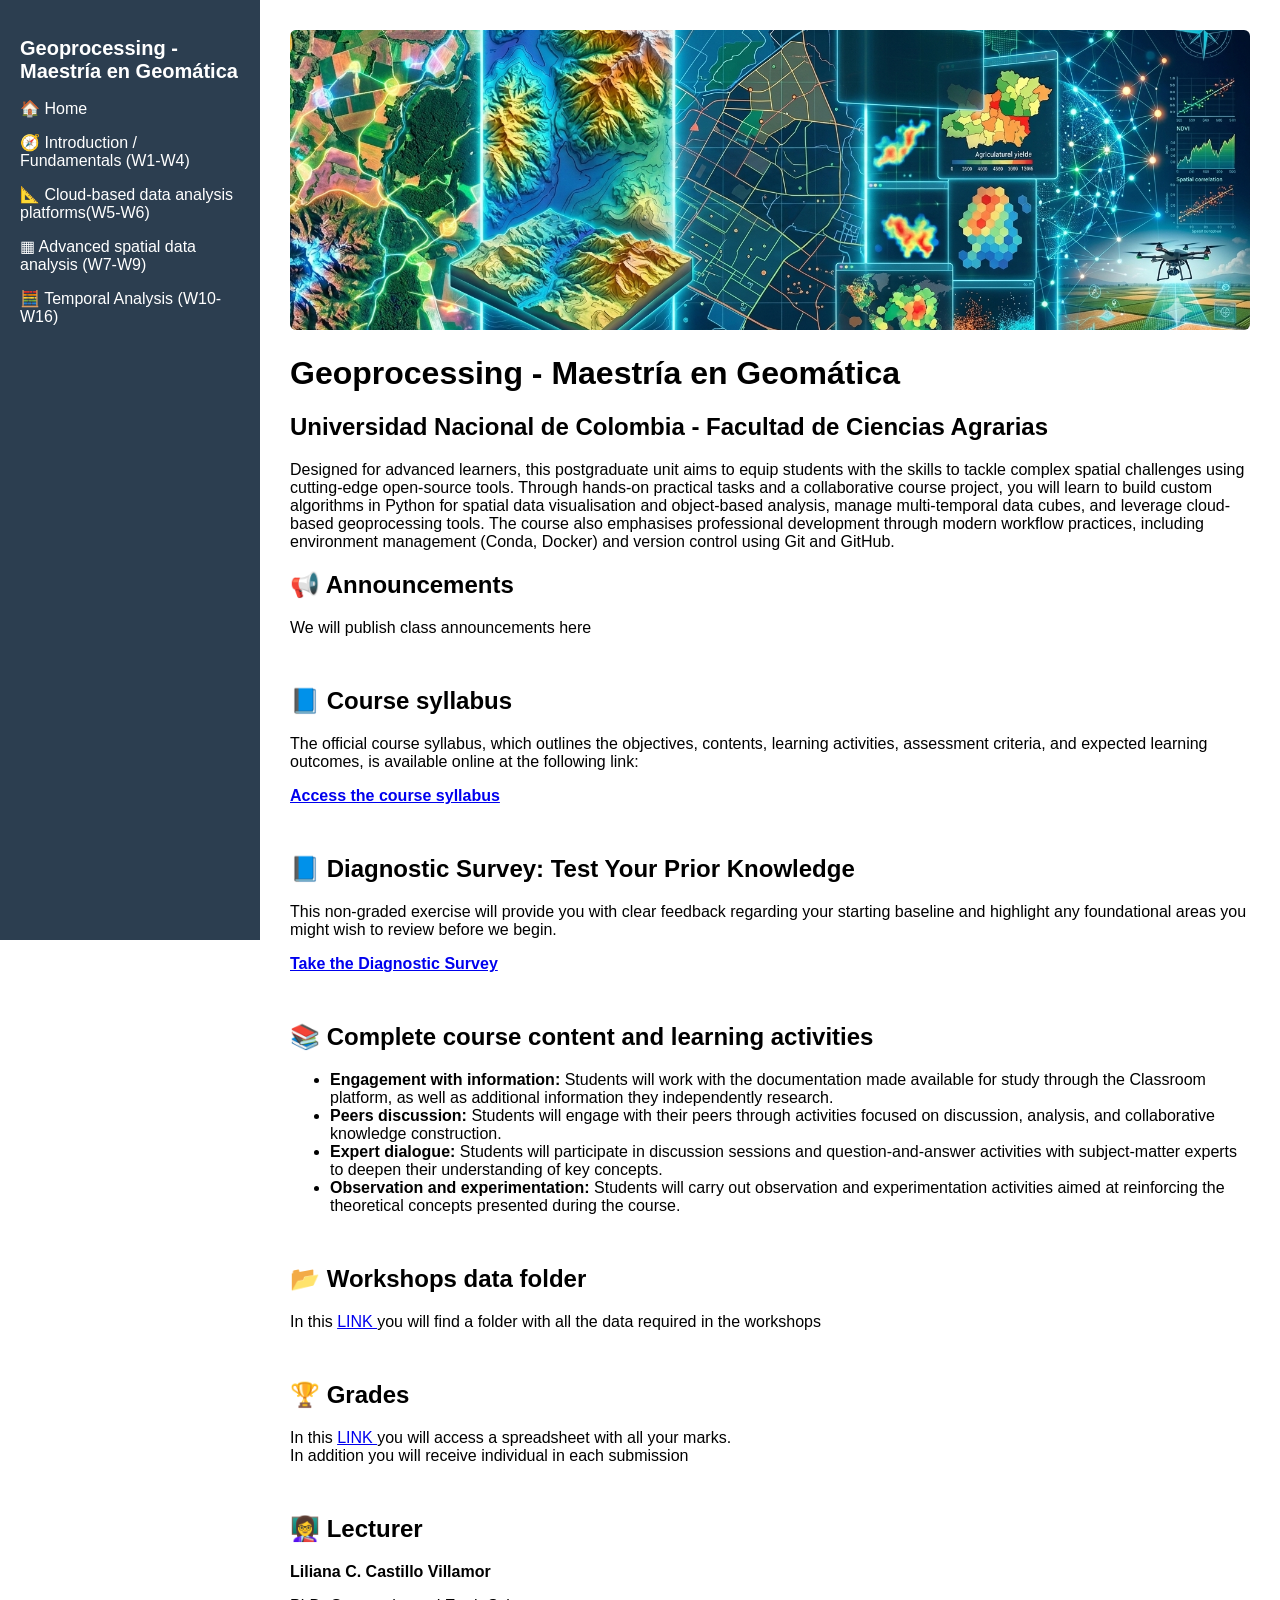
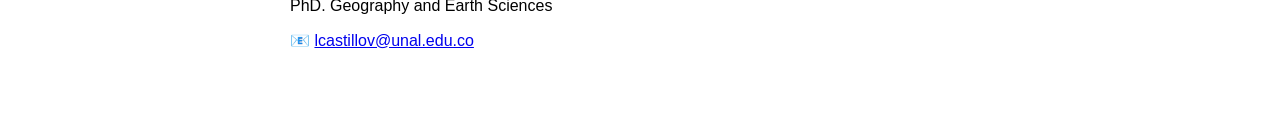
==== docs/index.html @ e518f0bc "description" ====
<!DOCTYPE html>
<html lang="es">
<head>
  <meta charset="UTF-8">
  <title>Geprocessing</title>
  <link rel="stylesheet" href="style.css">
</head>

<body>
  <div class="container">

     <aside class="sidebar">
      <h2> Geoprocessing - Maestría en Geomática </h2>
      <ul>
        <li><a href="index.html">🏠 Home</a></li>
        <li><a href="intro_fund.html">🧭 Introduction / Fundamentals (W1-W4)</a></li>
        <li><a href="visual.html">📐 Cloud-based data analysis platforms(W5-W6)</a></li>
        <li><a href="raster.html">▦ Advanced spatial data analysis (W7-W9)</a></li>
       <li><a href="temporal.html">🧮 Temporal Analysis (W10-W16)</a></li>

      </ul>
    </aside>
    <main class="content">

      <header class="page-header">
  <img src="portada.png" alt="Geomatics in agriculture">
</header>

      <h1>Geoprocessing - Maestría en Geomática</h1>
      <h2>Universidad Nacional de Colombia - Facultad de Ciencias Agrarias</h2>
      <p>
  Designed for advanced learners, this postgraduate unit aims to equip students with the skills to tackle complex spatial challenges using cutting-edge open-source tools.

Through hands-on practical tasks and a collaborative course project, you will learn to build custom algorithms in Python for spatial data visualisation 
and object-based analysis, manage multi-temporal data cubes, and leverage cloud-based geoprocessing tools. 
The course also emphasises professional development through modern workflow practices, 
including environment management (Conda, Docker) and version control using Git and GitHub.      

      </p>
  </section>
    <section>
          <h2>📢 Announcements </h2>

      <div class="team">

        <p>We will publish class announcements here
           </p>
      </div>

  </section>


<section>
  <h2>📘 Course syllabus</h2>

  <p>
    The official course syllabus, which outlines the objectives, contents, learning
    activities, assessment criteria, and expected learning outcomes, is available
    online at the following link:
  </p>

  <p>
    <a href="https://drive.google.com/file/d/1LlqnLVDMNPiTaMtq1y1dEbJv33p-ubgm/view?usp=sharing" target="_blank"><strong>Access the course syllabus</strong></a>
  </p>
</section>

<section>
  <h2>📘 Diagnostic Survey: Test Your Prior Knowledge</h2>

  <p>
This non-graded exercise will provide you with clear feedback regarding your starting baseline and highlight any foundational areas you might wish to review before we begin.
  </p>

  <p>
    <a href="https://forms.gle/9RTu1YUddDznUbqW7" target="_blank"><strong>Take the Diagnostic Survey</strong></a>
  </p>
</section>

<section>
  <h2>📚 Complete course content and learning activities</h2>



  <ul>
    <li>
      <strong>Engagement with information:</strong>
      Students will work with the documentation made available for study through the
      Classroom platform, as well as additional information they independently research.
    </li>

    <li>
      <strong>Peers discussion:</strong>
      Students will engage with their peers through activities focused on discussion,
      analysis, and collaborative knowledge construction.
    </li>

    <li>
      <strong>Expert dialogue:</strong>
      Students will participate in discussion sessions and question-and-answer activities
      with subject-matter experts to deepen their understanding of key concepts.
    </li>

    <li>
      <strong>Observation and experimentation:</strong>
      Students will carry out observation and experimentation activities aimed at
      reinforcing the theoretical concepts presented during the course.
    </li>
  </ul>
</section>

  </section>
  <section>
          <h2>📂 Workshops data folder</h2>

      <div class="team">

        <p>In this <a href="https://drive.google.com/drive/folders/1LBIwi4xA8khQqD8JimTCjIs2VxbYfr0b?usp=sharing" target="_blank">LINK </a> you will find a folder with all the data required in the workshops</p>
      </div>

  </section>
    <section>
          <h2>🏆 Grades</h2>

      <div class="team">

        <p>In this <a href="https://docs.google.com/spreadsheets/d/1ihxuKhSCkILXFux-A5UmNweNH_2Ihebb3Coli9PiBBc/edit?usp=sharing" target="_blank">LINK </a> you will access a spreadsheet with all your marks. <br>
           In addition you will receive individual in each submission</p>
      </div>

  </section>

  
<section>
      <h2>👩‍🏫 Lecturer</h2>

      <div class="team">
        <p><strong>Liliana C. Castillo Villamor</strong></p>
        <p>PhD. Geography and Earth Sciences</p>
        <p>📧 <a href="mailto:lcastillov@unal.edu.co">lcastillov@unal.edu.co</a></p>
      </div>


  </div>
  </section>
  </main>
</body>
</html>
---- docs/style.css ----
body {
  margin: 0;
  font-family: Arial, sans-serif;
}

.page-header {
  width: 100%;
  height: 300px;          /* altura del encabezado */
  overflow: hidden;      /* recorta la imagen */
  margin-bottom: 25px;
  border-radius: 6px;
}

.page-header img {
  width: 100%;
  height: 100%;
  object-fit: cover;     /* mantiene proporción */
  display: block;
}

.container {
  display: flex;
}

/* Barra lateral */
.sidebar {
  width: 220px;
  background-color: #2c3e50;
  color: white;
  height: 100vh;
  padding: 20px;
  position: fixed;
}

.sidebar h2 {
  font-size: 20px;
}

.sidebar ul {
  list-style: none;
  padding: 0;
}

.sidebar li {
  margin: 15px 0;
}

.sidebar a {
  color: white;
  text-decoration: none;
}

/* Contenido */
.content {
  margin-left: 260px;
  padding: 30px;
}

section {
  margin-bottom: 50px;
}

/* Bloques */
.block {
  padding: 15px;
  border-radius: 8px;
  margin: 15px 0;
}

.slides {
  background-color: #e8f4fd;
  border-left: 5px solid #3498db;
}

.reading {
  background-color: #F2F1D0;
  border-left: 5px solid #F0EC13;
}

.practical {
  background-color: #eafaf1;
  border-left: 5px solid #27ae60;
}
.questions {
  background-color: #F2E1C7;
  border-left: 5px solid #F59127;
}

.block h3 {
  margin-top: 0;
}
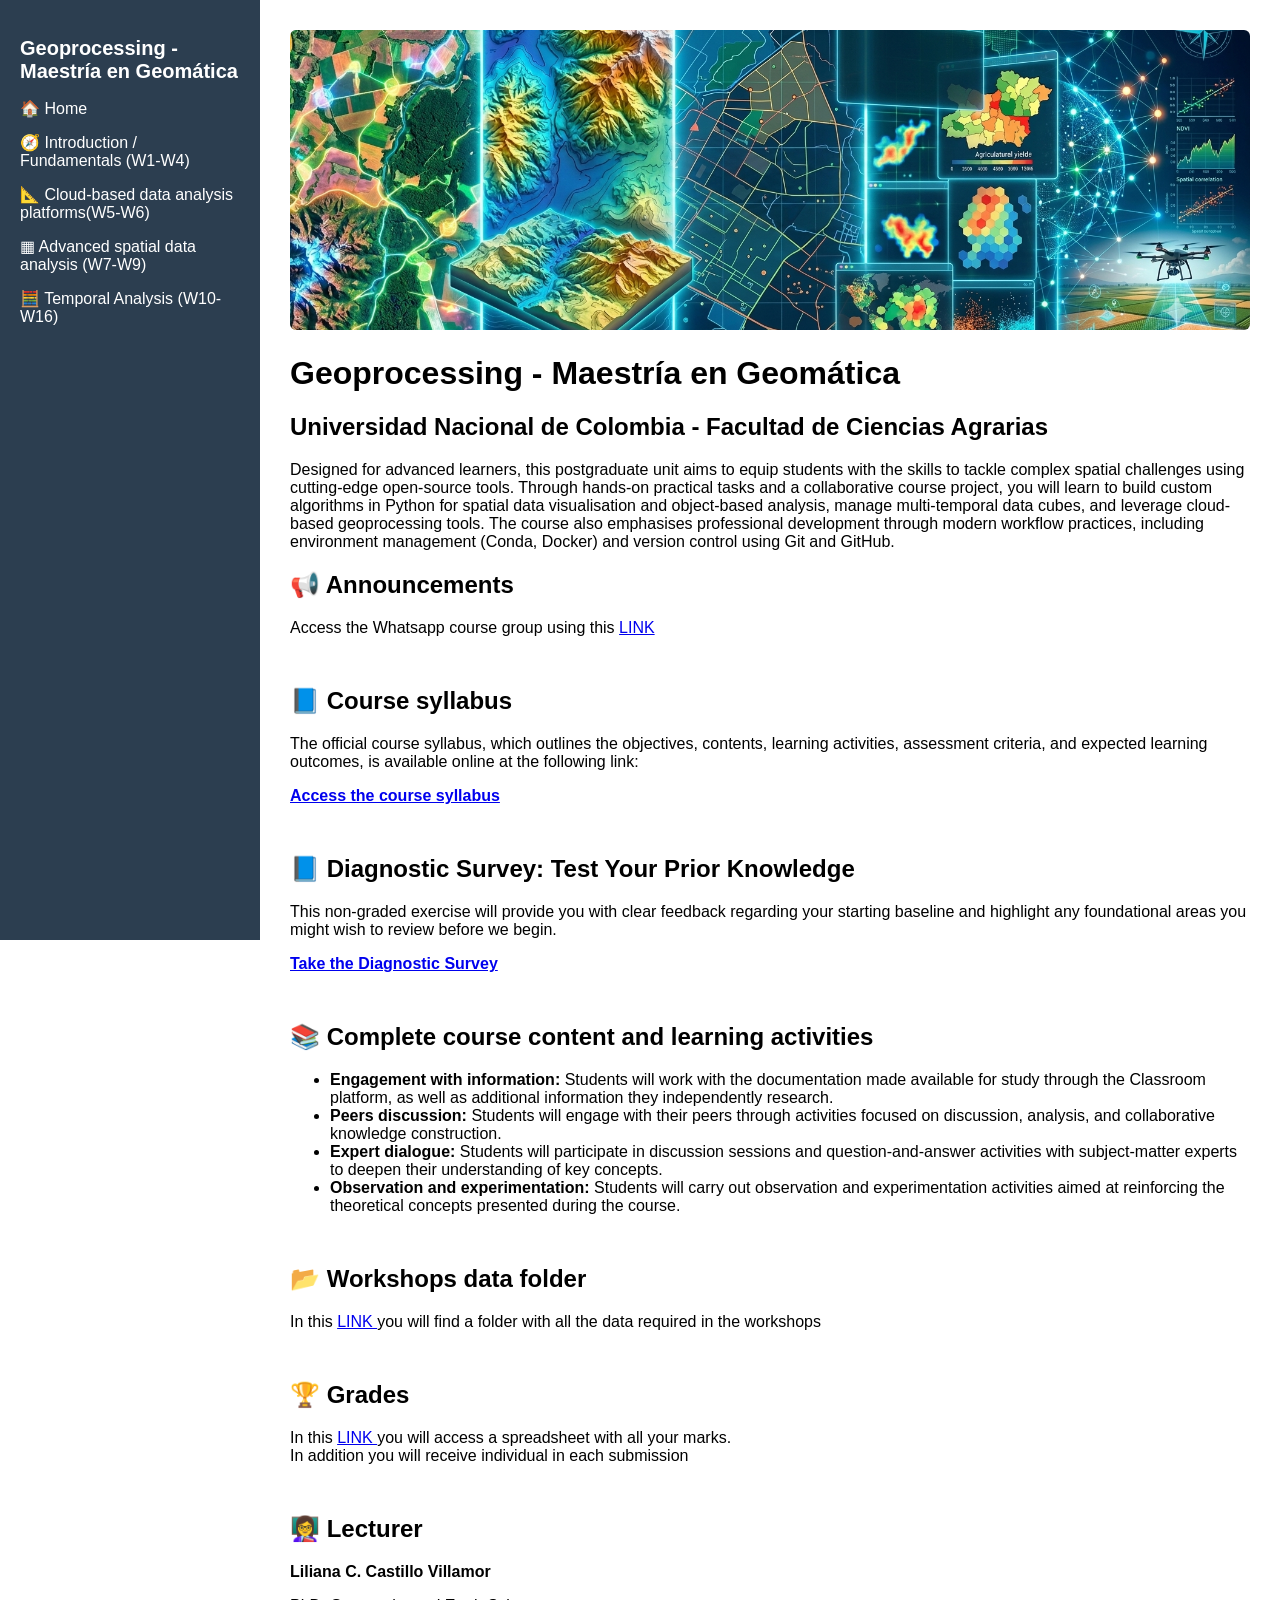
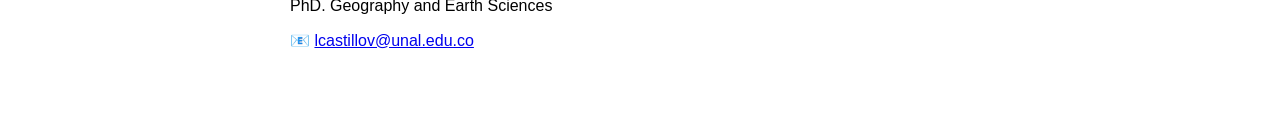
==== commit 126437d9: "link whatsapp group" ====
--- a/docs/index.html
+++ b/docs/index.html
@@ -43,8 +43,9 @@
 
       <div class="team">
 
-        <p>We will publish class announcements here
-           </p>
+        <p>
+          Access the Whatsapp course group using this <a href="https://chat.whatsapp.com/G36AULLtkGy8rnJICHfW9d?s=qt&p=a&mlu=4&ilr=4" target="_blank">LINK </a>
+        </p>
       </div>
 
   </section>
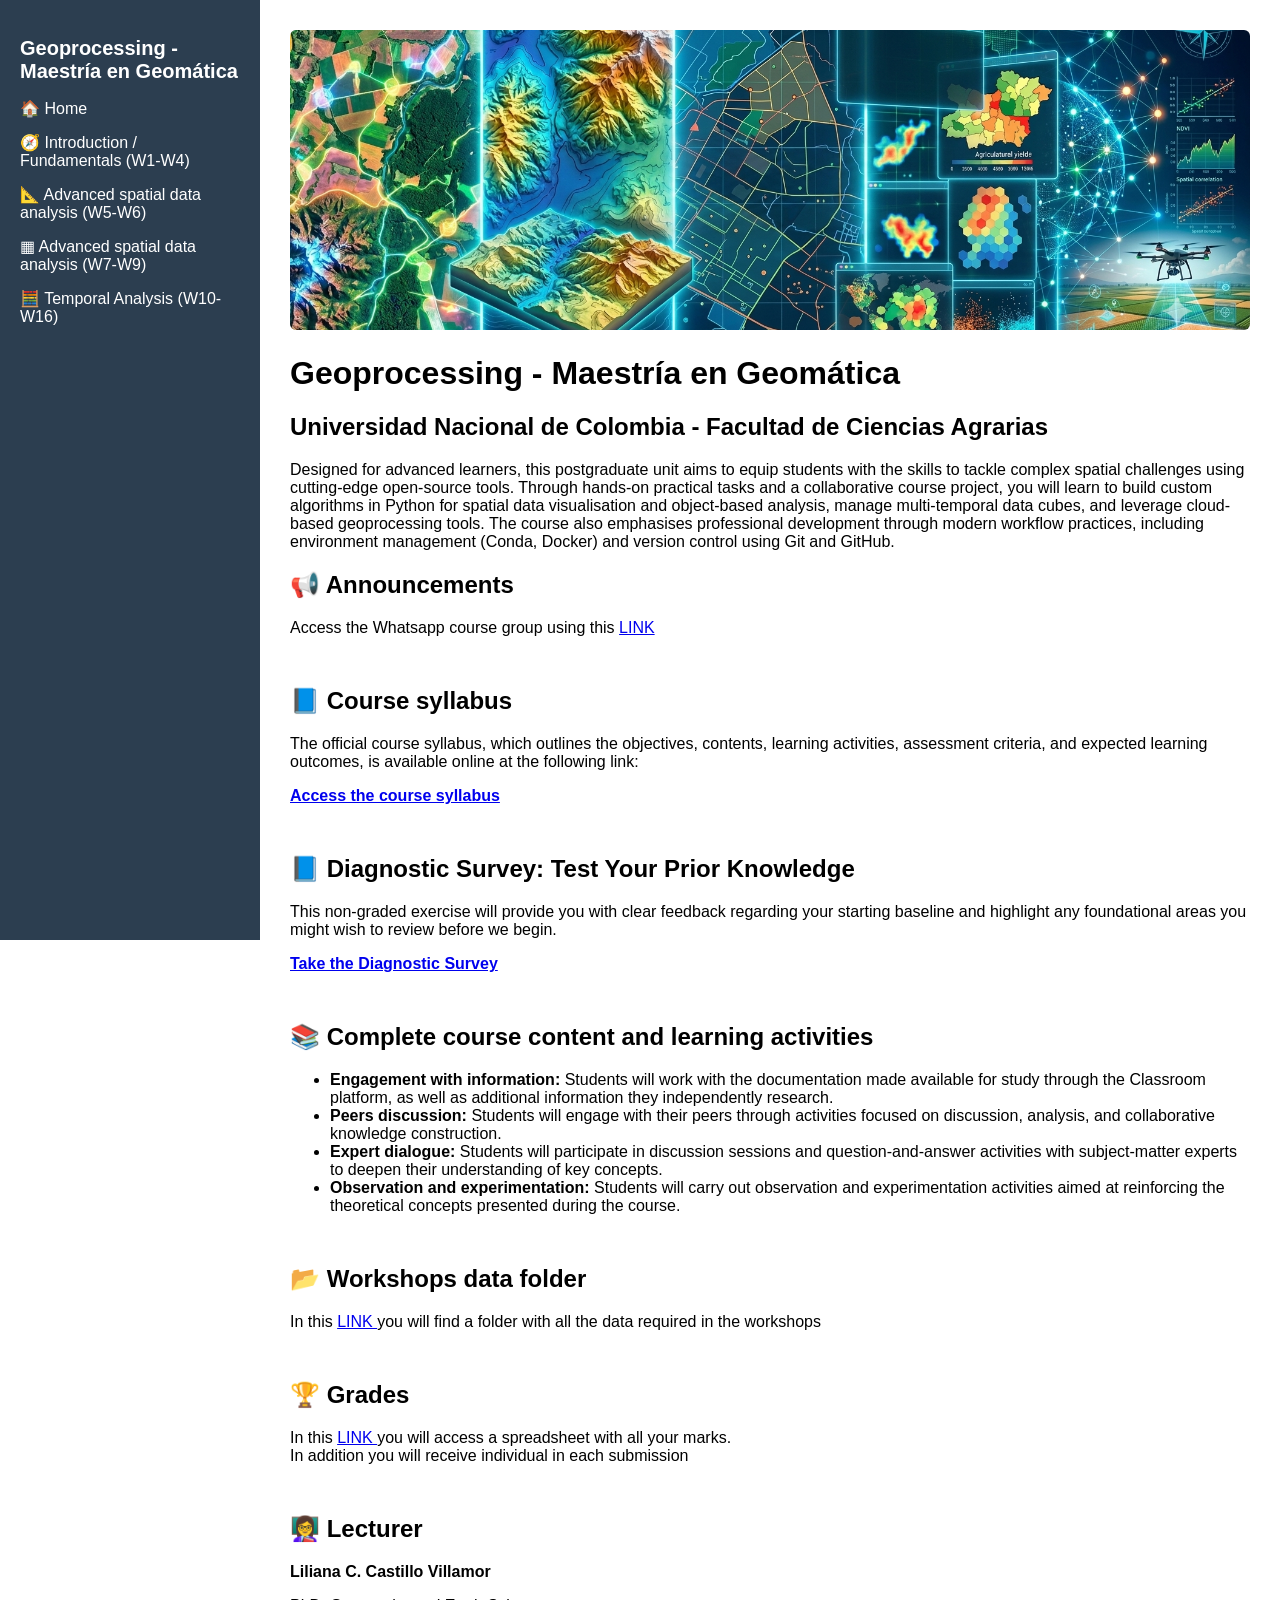
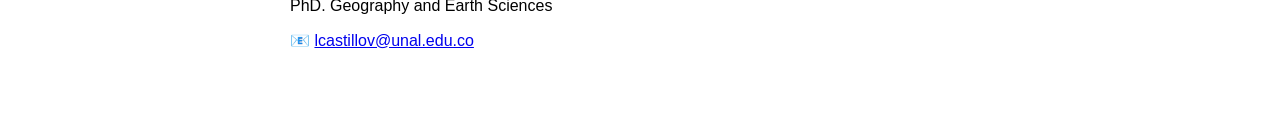
==== commit 3769791b: "intro updated" ====
--- a/docs/index.html
+++ b/docs/index.html
@@ -13,9 +13,9 @@
       <h2> Geoprocessing - Maestría en Geomática </h2>
       <ul>
         <li><a href="index.html">🏠 Home</a></li>
-        <li><a href="intro_fund.html">🧭 Introduction / Fundamentals (W1-W4)</a></li>
-        <li><a href="visual.html">📐 Cloud-based data analysis platforms(W5-W6)</a></li>
-        <li><a href="raster.html">▦ Advanced spatial data analysis (W7-W9)</a></li>
+        <li><a href="1_intro_fund.html">🧭 Introduction / Fundamentals (W1-W4)</a></li>
+        <li><a href="2_advanced.html">📐 Advanced spatial data analysis (W5-W6)</a></li>
+        <li><a href="data_cubes.html">▦ Advanced spatial data analysis (W7-W9)</a></li>
        <li><a href="temporal.html">🧮 Temporal Analysis (W10-W16)</a></li>
 
       </ul>
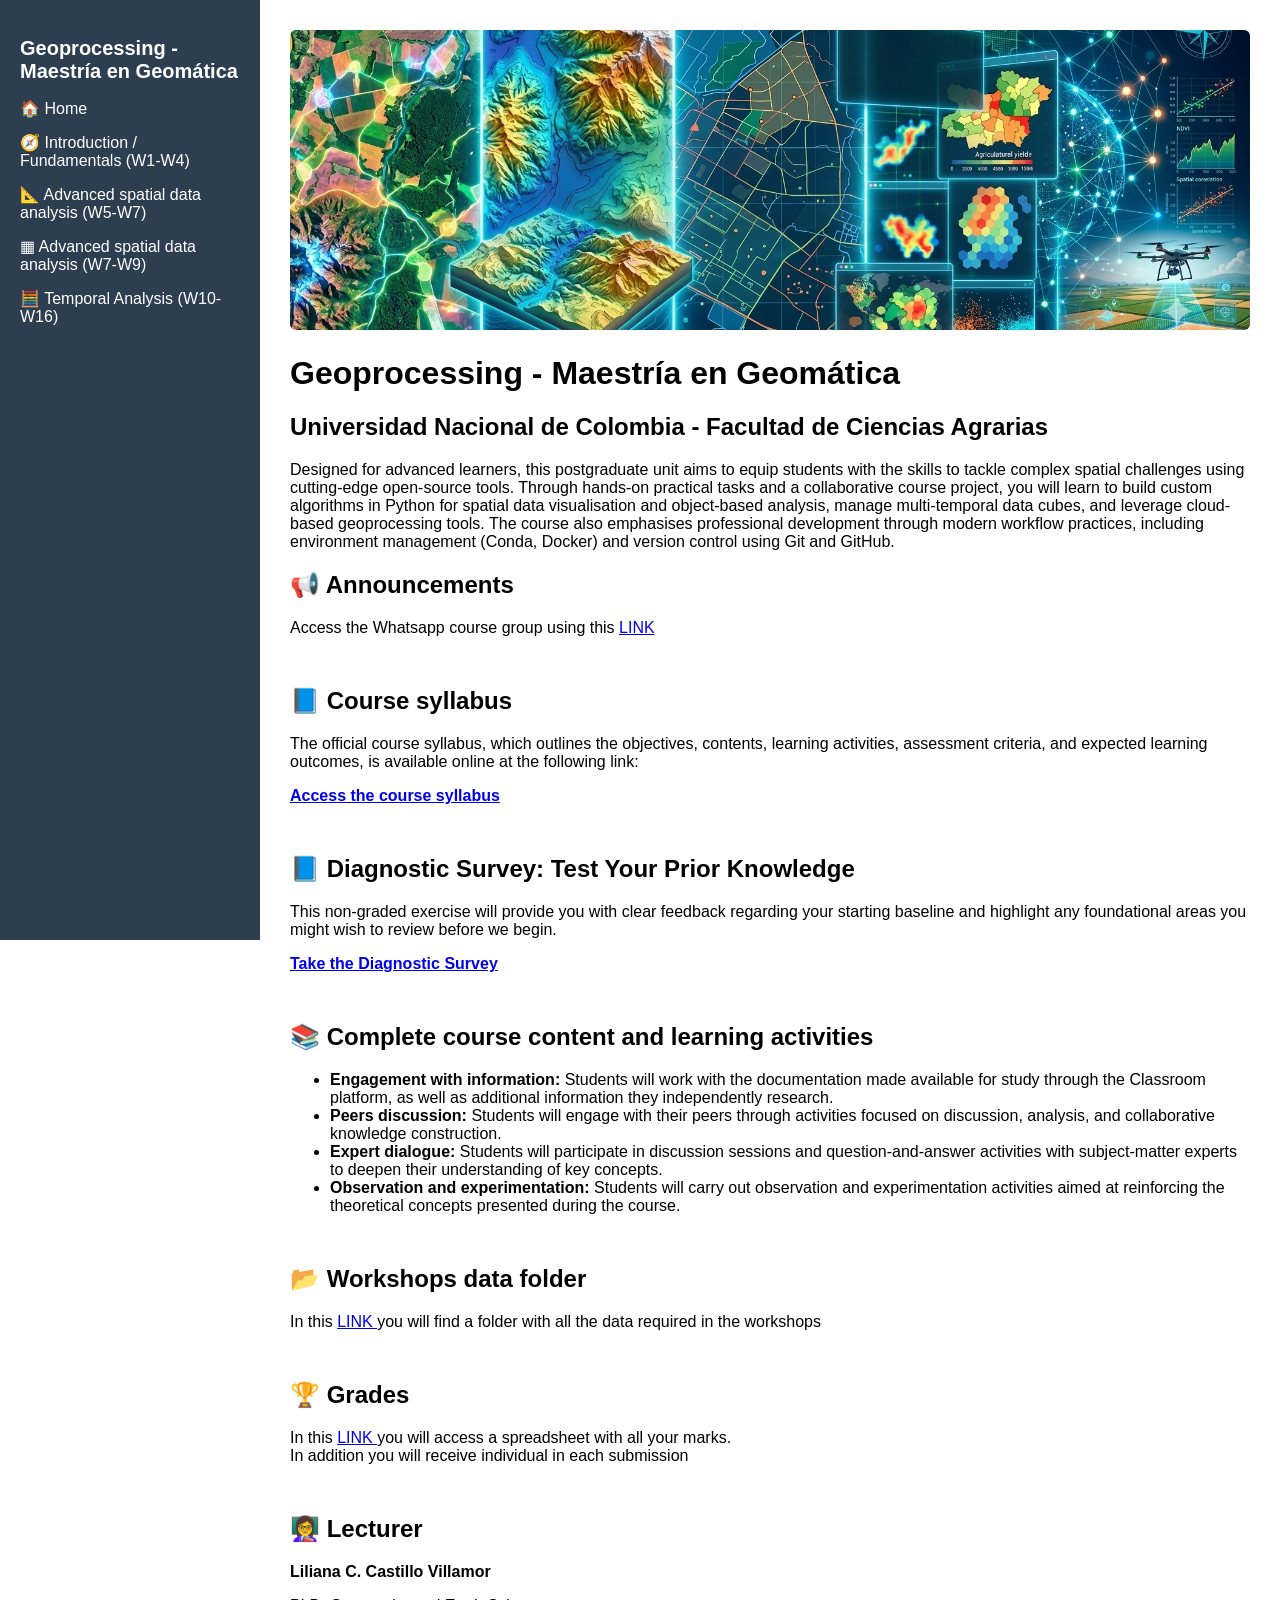
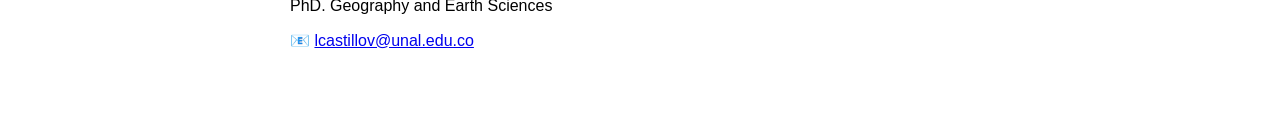
==== commit e22bb3ef: "added weeks" ====
--- a/docs/index.html
+++ b/docs/index.html
@@ -11,10 +11,10 @@
 
      <aside class="sidebar">
       <h2> Geoprocessing - Maestría en Geomática </h2>
-      <ul>
+     <ul>
         <li><a href="index.html">🏠 Home</a></li>
         <li><a href="1_intro_fund.html">🧭 Introduction / Fundamentals (W1-W4)</a></li>
-        <li><a href="2_advanced.html">📐 Advanced spatial data analysis (W5-W6)</a></li>
+        <li><a href="2_advanced.html">📐 Advanced spatial data analysis (W5-W7)</a></li>
         <li><a href="data_cubes.html">▦ Advanced spatial data analysis (W7-W9)</a></li>
        <li><a href="temporal.html">🧮 Temporal Analysis (W10-W16)</a></li>
 
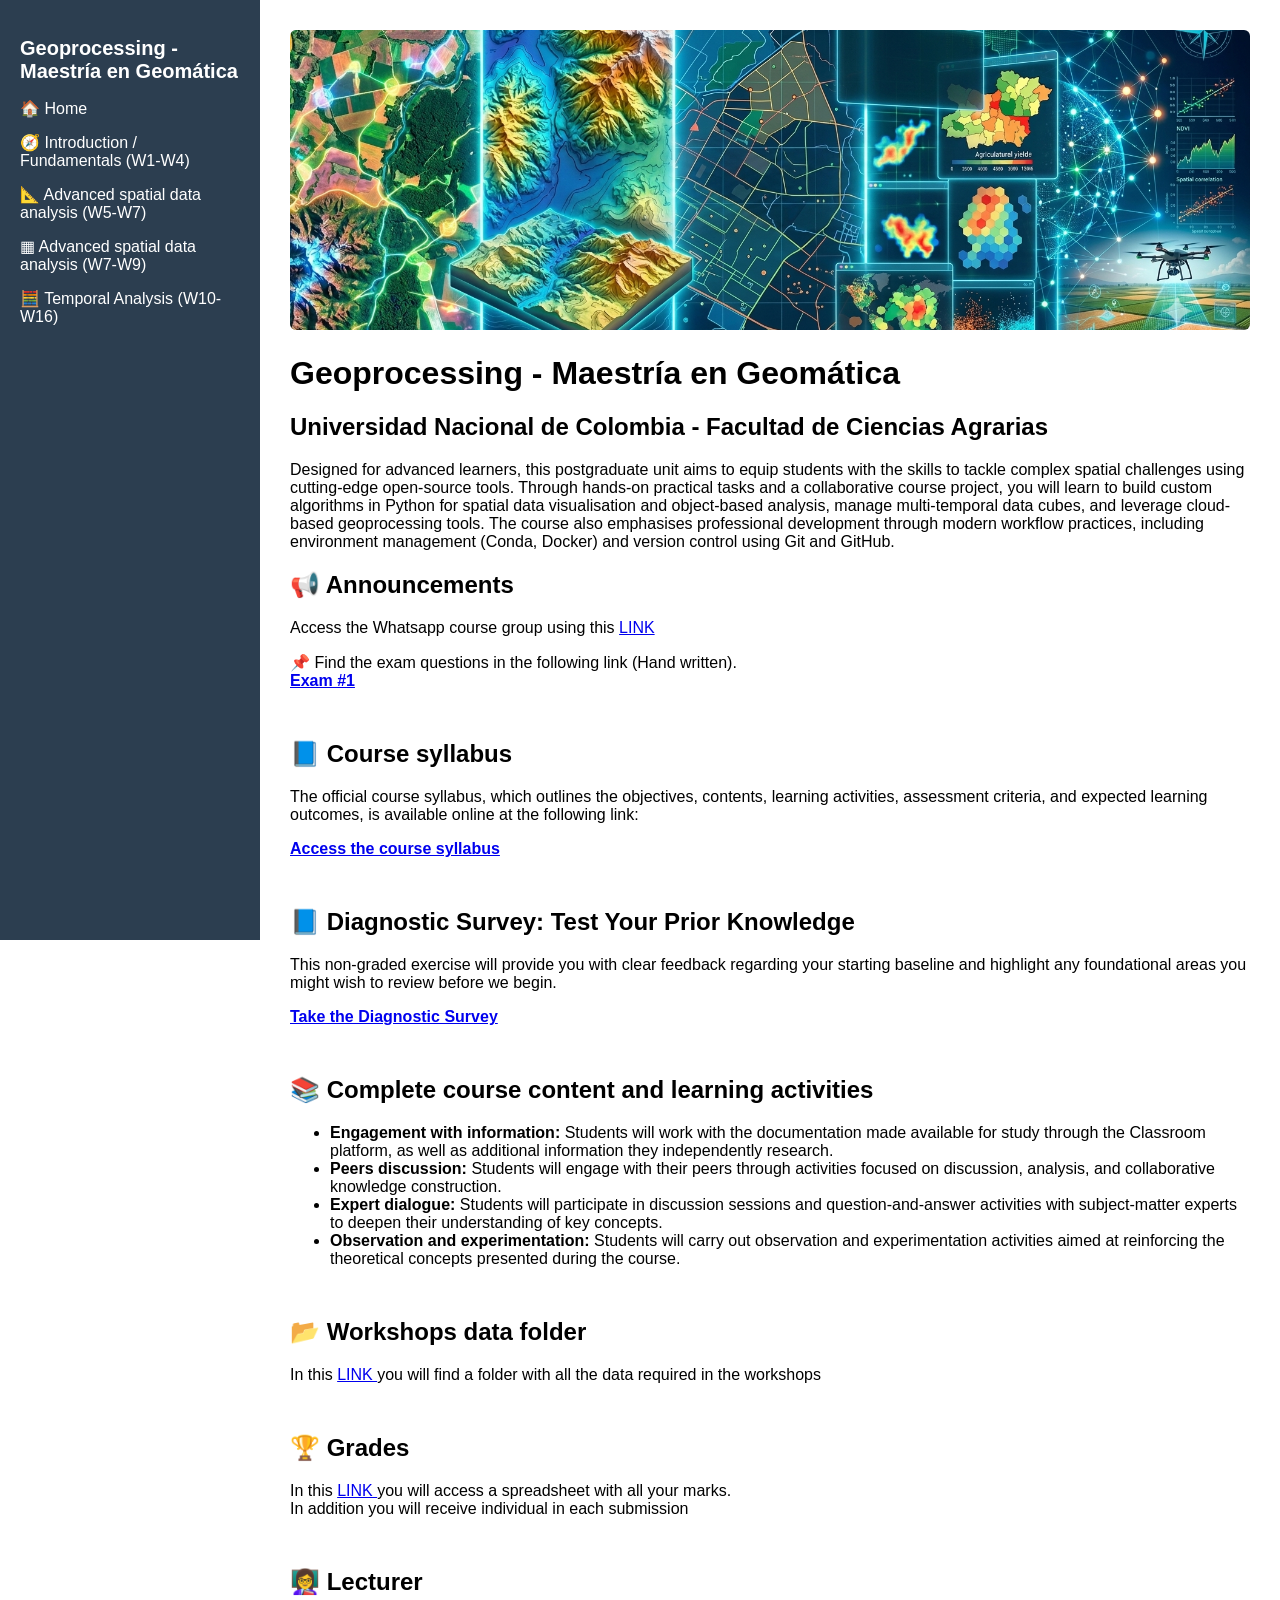
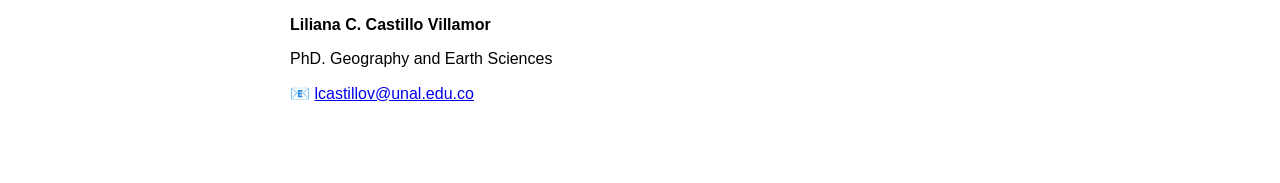
==== commit 515a38cb: "added exam" ====
--- a/docs/index.html
+++ b/docs/index.html
@@ -47,6 +47,13 @@
           Access the Whatsapp course group using this <a href="https://chat.whatsapp.com/G36AULLtkGy8rnJICHfW9d?s=qt&p=a&mlu=4&ilr=4" target="_blank">LINK </a>
         </p>
       </div>
+
+
+  <p>
+     📌 Find the exam questions in the following link (Hand written). <br>
+    <a href="https://drive.google.com/file/d/1cuLnnoGgvSycRBDZw114sBb3xEIShk8I/view?usp=sharing" target="_blank"><strong>Exam #1</strong></a>
+  </p>
+      
 
   </section>
 
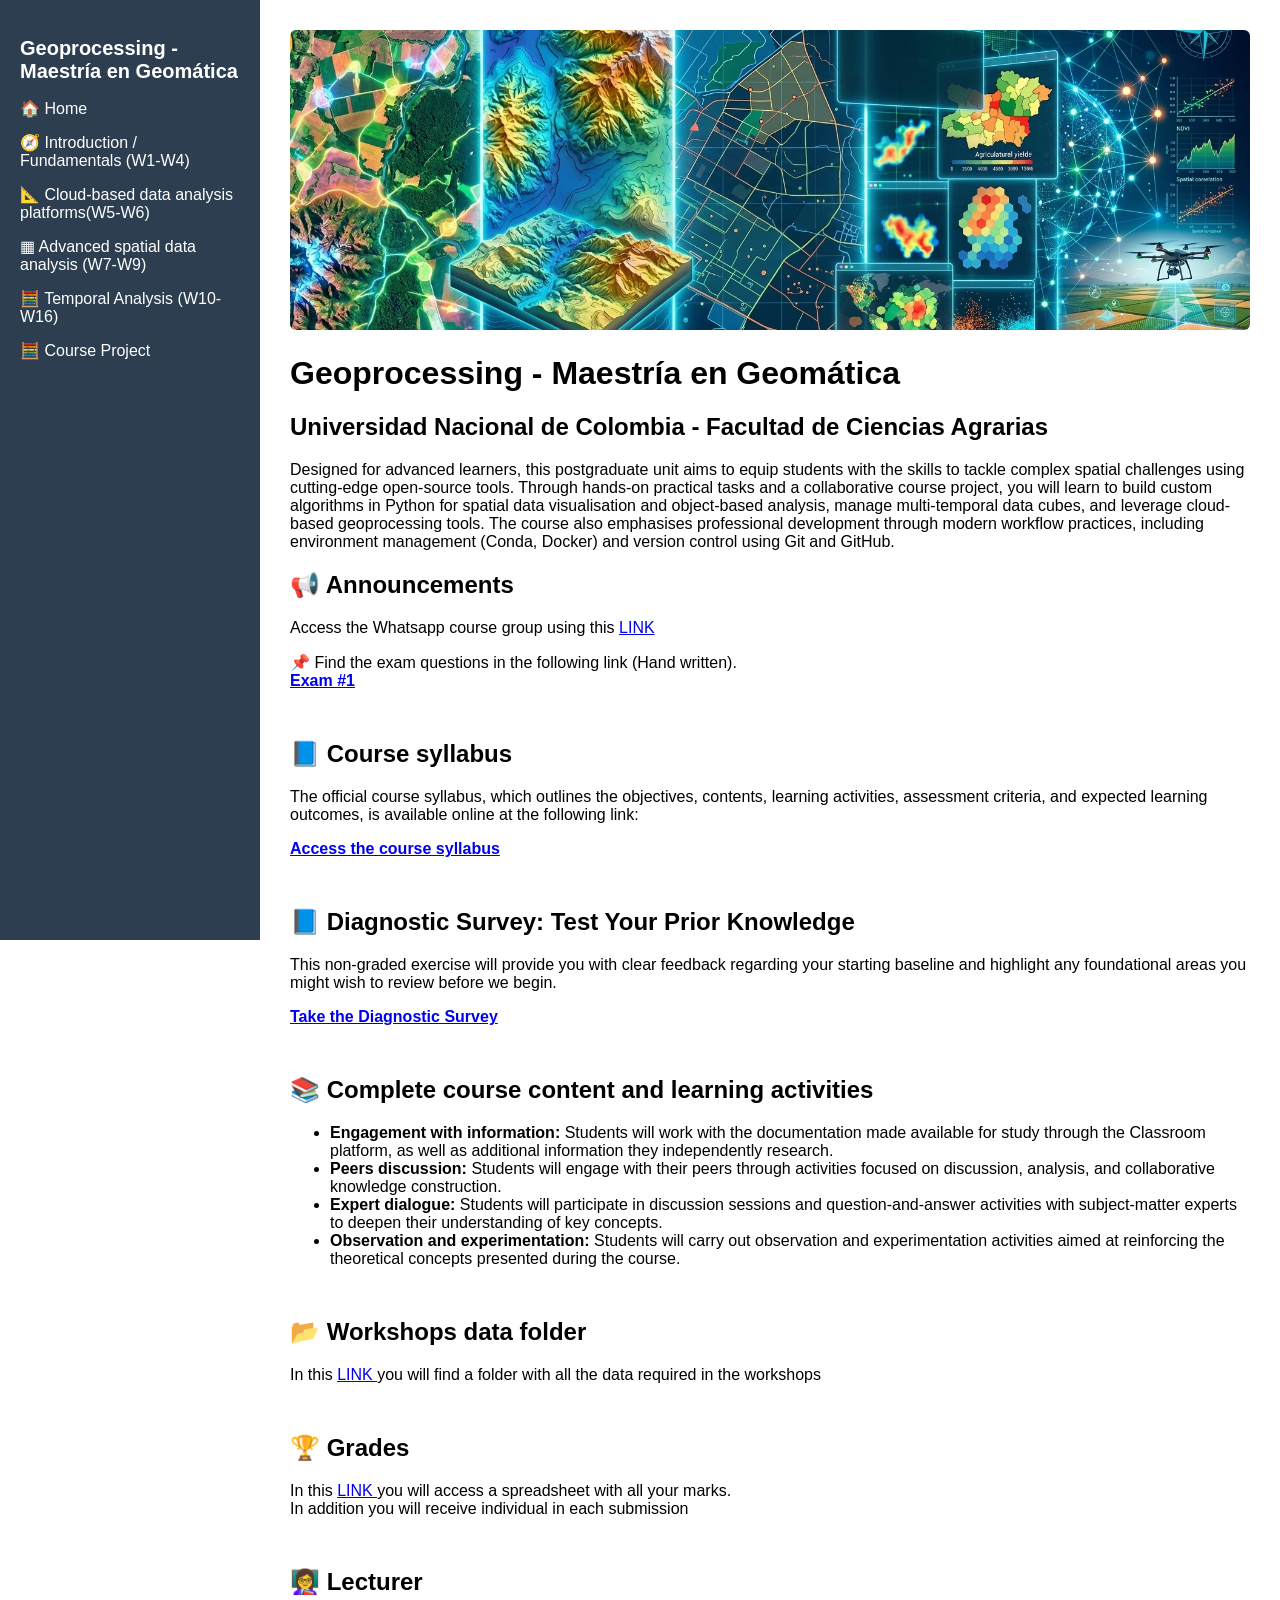
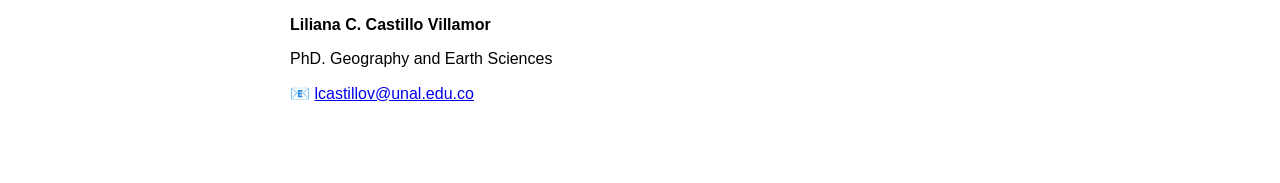
==== commit bd85bfb1: "project added" ====
--- a/docs/index.html
+++ b/docs/index.html
@@ -11,12 +11,13 @@
 
      <aside class="sidebar">
       <h2> Geoprocessing - Maestría en Geomática </h2>
-     <ul>
+      <ul>
         <li><a href="index.html">🏠 Home</a></li>
-        <li><a href="1_intro_fund.html">🧭 Introduction / Fundamentals (W1-W4)</a></li>
-        <li><a href="2_advanced.html">📐 Advanced spatial data analysis (W5-W7)</a></li>
-        <li><a href="data_cubes.html">▦ Advanced spatial data analysis (W7-W9)</a></li>
+        <li><a href="intro_fund.html">🧭 Introduction / Fundamentals (W1-W4)</a></li>
+        <li><a href="visual.html">📐 Cloud-based data analysis platforms(W5-W6)</a></li>
+        <li><a href="raster.html">▦ Advanced spatial data analysis (W7-W9)</a></li>
        <li><a href="temporal.html">🧮 Temporal Analysis (W10-W16)</a></li>
+       <li><a href="project.html">🧮 Course Project </a></li>
 
       </ul>
     </aside>
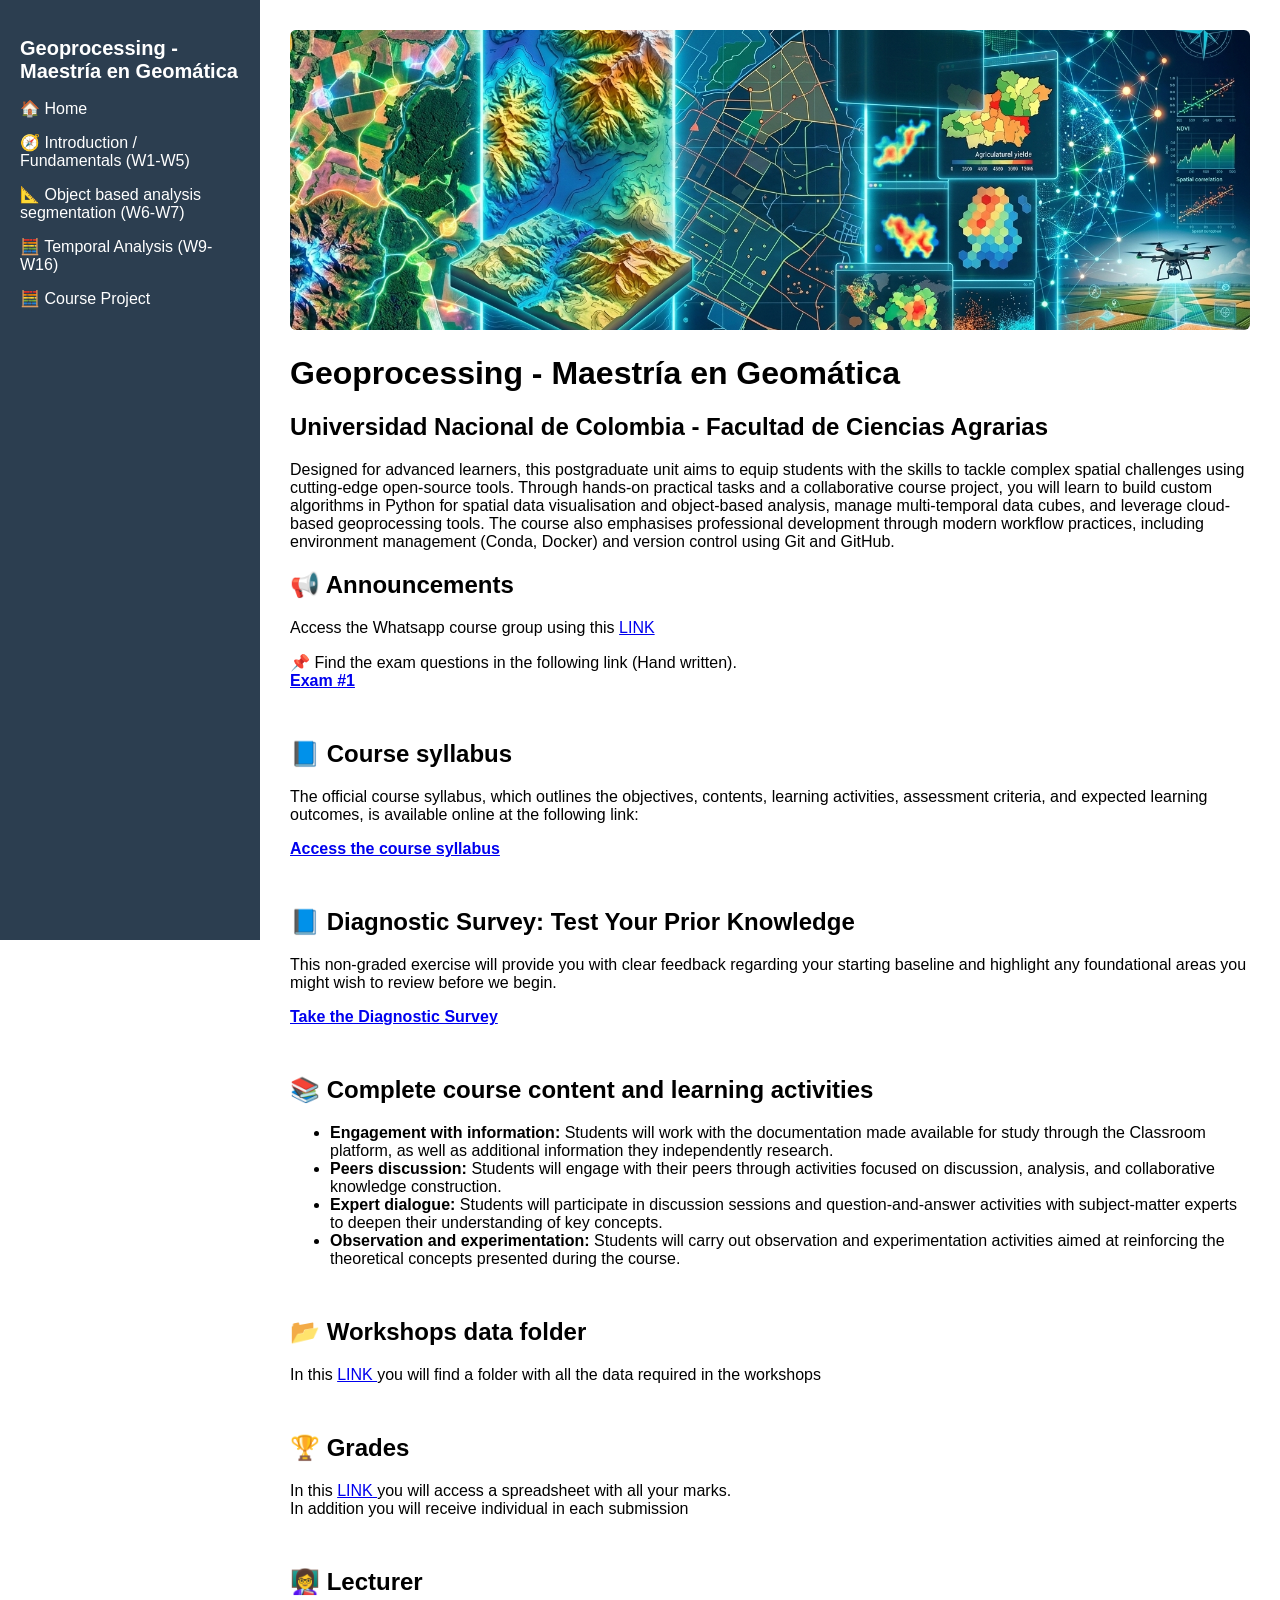
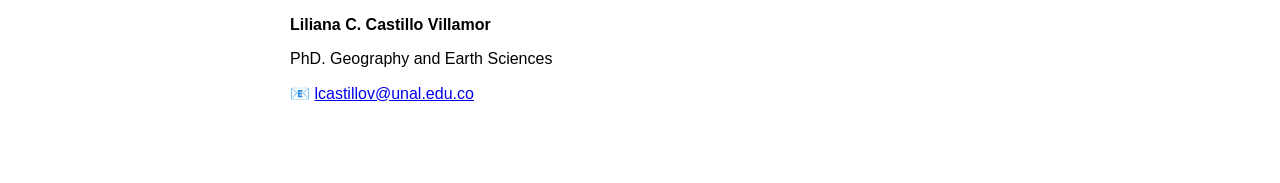
==== commit 29a26c48: "adjusted links 2" ====
--- a/docs/index.html
+++ b/docs/index.html
@@ -13,10 +13,9 @@
       <h2> Geoprocessing - Maestría en Geomática </h2>
       <ul>
         <li><a href="index.html">🏠 Home</a></li>
-        <li><a href="intro_fund.html">🧭 Introduction / Fundamentals (W1-W4)</a></li>
-        <li><a href="visual.html">📐 Cloud-based data analysis platforms(W5-W6)</a></li>
-        <li><a href="raster.html">▦ Advanced spatial data analysis (W7-W9)</a></li>
-       <li><a href="temporal.html">🧮 Temporal Analysis (W10-W16)</a></li>
+        <li><a href="1_intro_fund.html">🧭 Introduction / Fundamentals (W1-W5)</a></li>
+        <li><a href="2_advanced.html">📐 Object based analysis segmentation (W6-W7)</a></li>
+       <li><a href="temporal.html">🧮 Temporal Analysis (W9-W16)</a></li>
        <li><a href="project.html">🧮 Course Project </a></li>
 
       </ul>
@@ -132,7 +131,7 @@
 
       <div class="team">
 
-        <p>In this <a href="https://docs.google.com/spreadsheets/d/1ihxuKhSCkILXFux-A5UmNweNH_2Ihebb3Coli9PiBBc/edit?usp=sharing" target="_blank">LINK </a> you will access a spreadsheet with all your marks. <br>
+        <p>In this <a href="https://docs.google.com/spreadsheets/d/12WHGJoy6DpacbCQABoKPbMGc5Xdp0PMHCjtVRelKtjU/edit?usp=sharing"_blank">LINK </a> you will access a spreadsheet with all your marks. <br>
            In addition you will receive individual in each submission</p>
       </div>
 
